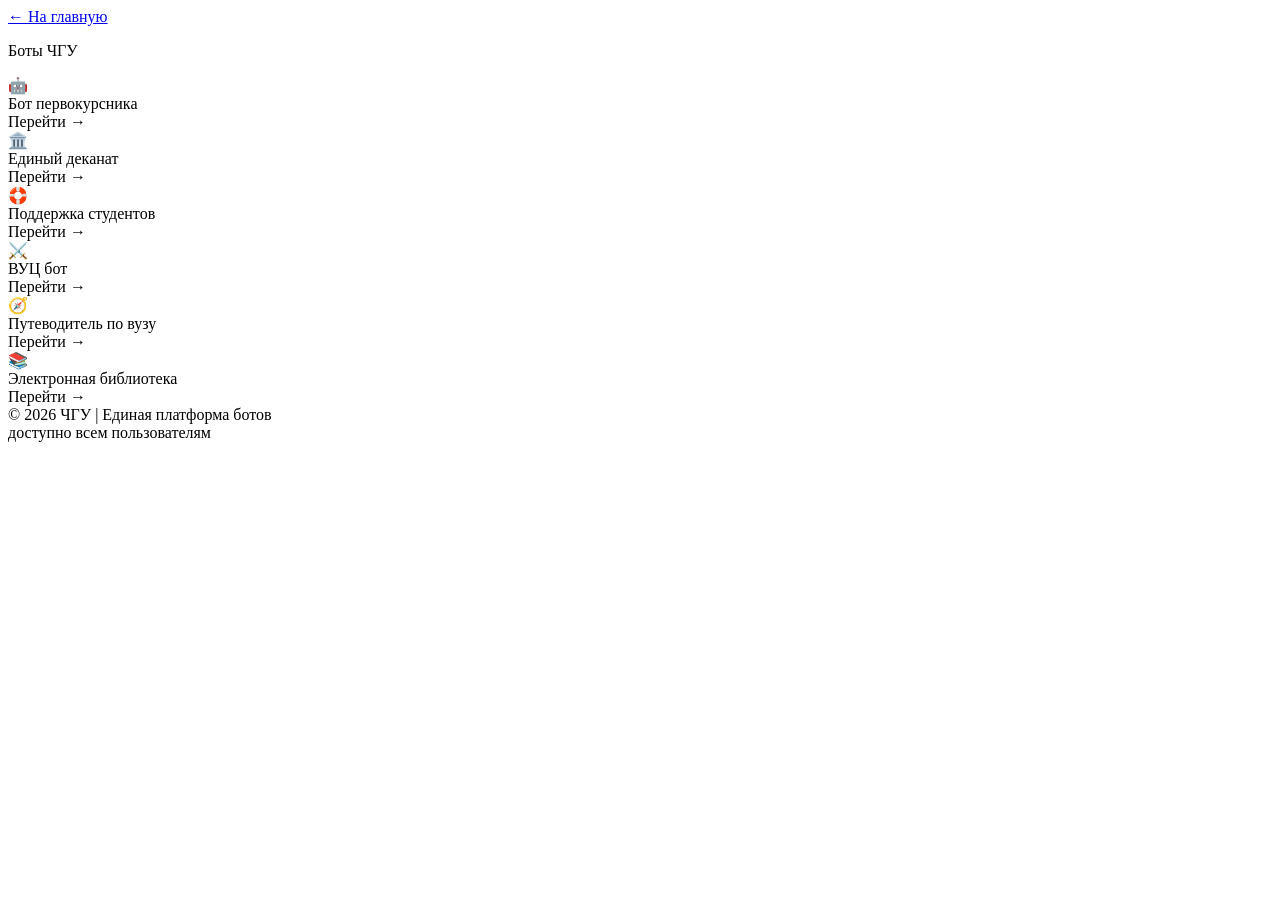
==== bots/index.html @ f08140fa "Create index.html" ====
<!DOCTYPE html>
<html lang="ru">
<head>
    <meta charset="UTF-8">
    <meta name="viewport" content="width=device-width, initial-scale=1.0, user-scalable=yes, viewport-fit=cover">
    <title>ЧГУ | Боты</title>
    <link rel="stylesheet" href="main.css">
    <link rel="stylesheet" href="responsive.css">
</head>
<body>
    <div class="page-wrapper">
        <a href="../index.html" class="back-button">← На главную</a>
        <div class="brand-header">
            <div class="header-overlay">
                <p>Боты ЧГУ</p>
            </div>
        </div>

        <div class="services-grid">
            <div class="service-card" data-type="freshman">
                <div class="card-accent"></div>
                <div class="card-content">
                    <div class="card-icon">🤖</div>
                    <div class="card-title">Бот первокурсника</div>
                    <span class="card-link">Перейти <span class="arrow">→</span></span>
                </div>
            </div>

            <div class="service-card" data-type="dean">
                <div class="card-accent"></div>
                <div class="card-content">
                    <div class="card-icon">🏛️</div>
                    <div class="card-title">Единый деканат</div>
                    <span class="card-link">Перейти <span class="arrow">→</span></span>
                </div>
            </div>

            <div class="service-card" data-type="support">
                <div class="card-accent"></div>
                <div class="card-content">
                    <div class="card-icon">🛟</div>
                    <div class="card-title">Поддержка студентов</div>
                    <span class="card-link">Перейти <span class="arrow">→</span></span>
                </div>
            </div>

            <div class="service-card" data-type="vuc">
                <div class="card-accent"></div>
                <div class="card-content">
                    <div class="card-icon">⚔️</div>
                    <div class="card-title">ВУЦ бот</div>
                    <span class="card-link">Перейти <span class="arrow">→</span></span>
                </div>
            </div>

            <div class="service-card" data-type="guide">
                <div class="card-accent"></div>
                <div class="card-content">
                    <div class="card-icon">🧭</div>
                    <div class="card-title">Путеводитель по вузу</div>
                    <span class="card-link">Перейти <span class="arrow">→</span></span>
                </div>
            </div>

            <div class="service-card" data-type="library">
                <div class="card-accent"></div>
                <div class="card-content">
                    <div class="card-icon">📚</div>
                    <div class="card-title">Электронная библиотека</div>
                    <span class="card-link">Перейти <span class="arrow">→</span></span>
                </div>
            </div>
        </div>

        <div class="footer-note">
            <span>© 2026 ЧГУ | Единая платформа ботов</span>
            <div class="badge-mini">доступно всем пользователям</div>
        </div>
    </div>

    <div id="toastMsg" class="toast-message"></div>

    <script src="bots.js"></script>
</body>
</html>
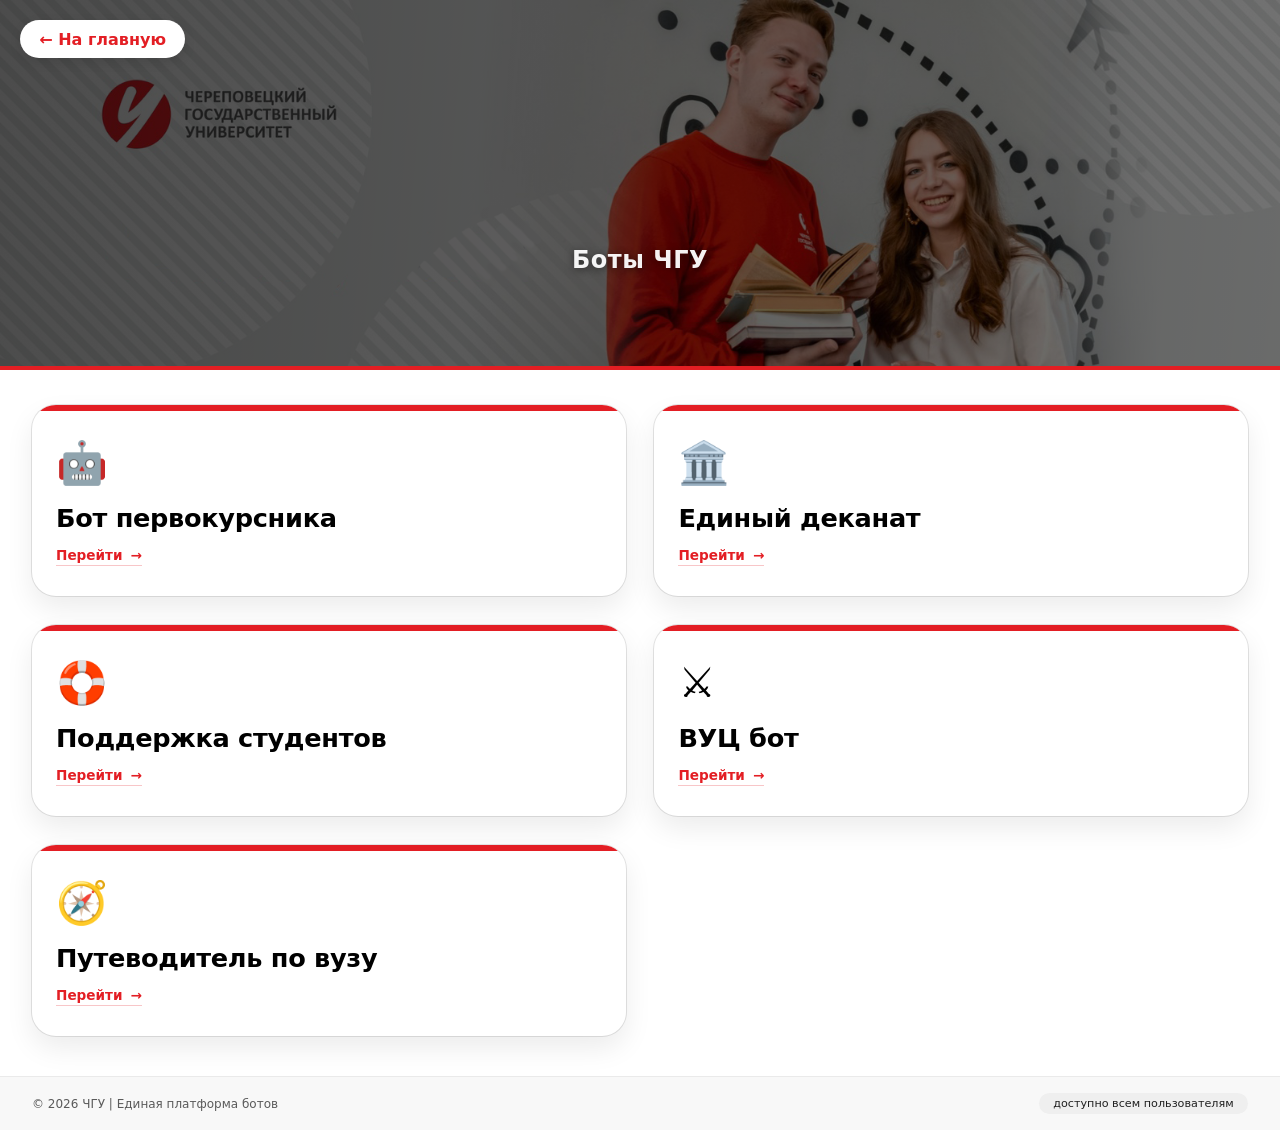
==== commit 4c09a8ea: "Update index.html" ====
--- a/bots/index.html
+++ b/bots/index.html
@@ -61,15 +61,6 @@
                     <span class="card-link">Перейти <span class="arrow">→</span></span>
                 </div>
             </div>
-
-            <div class="service-card" data-type="library">
-                <div class="card-accent"></div>
-                <div class="card-content">
-                    <div class="card-icon">📚</div>
-                    <div class="card-title">Электронная библиотека</div>
-                    <span class="card-link">Перейти <span class="arrow">→</span></span>
-                </div>
-            </div>
         </div>
 
         <div class="footer-note">
--- a/bots/main.css
+++ b/bots/main.css
@@ -0,0 +1,219 @@
+* {
+    margin: 0;
+    padding: 0;
+    box-sizing: border-box;
+}
+
+html, body {
+    height: 100%;
+}
+
+body {
+    background: #ffffff;
+    font-family: 'Inter', system-ui, -apple-system, 'Segoe UI', Roboto, 'Helvetica Neue', sans-serif;
+}
+
+.page-wrapper {
+    display: flex;
+    flex-direction: column;
+    min-height: 100vh;
+}
+
+.brand-header {
+    position: relative;
+    background: #1a1a1a;
+    background-image: url('../images/bpzUmNObzbA.png');
+    background-position: top center;
+    background-repeat: no-repeat;
+    height: 370px;
+    background-size: cover;
+    border-bottom: 4px solid #e31e23;
+    isolation: isolate;
+    display: flex;
+    flex-direction: column;
+    justify-content: center;
+    padding: 0 4rem;
+}
+
+.header-overlay {
+    position: absolute;
+    top: 0;
+    left: 0;
+    width: 100%;
+    height: 100%;
+    background: linear-gradient(95deg, rgba(0,0,0,0.7) 0%, rgba(0,0,0,0.55) 100%);
+    display: flex;
+    justify-content: flex-end;
+    align-items: center;
+    flex-direction: column;
+    padding: 3rem 4rem 92.5px 4rem;
+    z-index: 1;
+    box-sizing: border-box;
+}
+
+.header-overlay p {
+    color: rgba(255,255,255,0.95);
+    font-size: 1.5rem;
+    font-weight: 600;
+    text-shadow: 0 2px 8px rgba(0,0,0,0.5);
+    letter-spacing: 0.5px;
+}
+
+.services-grid {
+    display: grid;
+    grid-template-columns: repeat(2, 1fr);
+    gap: 1.8rem;
+    padding: 2.2rem 2rem 2.5rem 2rem;
+    max-width: 1280px;
+    width: 100%;
+    margin: 0 auto;
+    align-items: stretch;
+}
+
+.service-card {
+    background: #ffffff;
+    border-radius: 1.5rem;
+    box-shadow: 0 12px 28px rgba(0, 0, 0, 0.08), 0 0 0 1px #e5e5e5;
+    transition: transform 0.25s cubic-bezier(0.2, 0, 0, 1), box-shadow 0.25s;
+    overflow: hidden;
+    cursor: pointer;
+    display: flex;
+    flex-direction: column;
+}
+
+.service-card:hover {
+    transform: translateY(-6px);
+    box-shadow: 0 25px 35px -12px rgba(0, 0, 0, 0.15), 0 0 0 1px #d0d0d0;
+}
+
+.service-card:active {
+    transform: scale(0.98);
+}
+
+.card-accent {
+    height: 6px;
+    width: 100%;
+    background: #e31e24;
+}
+
+.card-content {
+    padding: 1.7rem 1.5rem 1.9rem 1.5rem;
+    display: flex;
+    flex-direction: column;
+    flex: 1;
+}
+
+.card-icon {
+    font-size: 2.6rem;
+    margin-bottom: 1rem;
+    display: inline-block;
+}
+
+.card-title {
+    font-size: 1.6rem;
+    font-weight: 700;
+    color: #000000;
+    letter-spacing: -0.3px;
+    margin-bottom: 0.8rem;
+    line-height: 1.2;
+}
+
+.card-link {
+    display: inline-flex;
+    align-items: center;
+    gap: 0.5rem;
+    font-weight: 600;
+    font-size: 0.85rem;
+    color: #e31e24;
+    text-decoration: none;
+    border-bottom: 1.5px solid rgba(227, 30, 36, 0.25);
+    transition: gap 0.2s, border-color 0.2s;
+    width: fit-content;
+    padding-bottom: 2px;
+    margin-top: auto;
+}
+
+.card-link:hover {
+    gap: 0.75rem;
+    border-bottom-color: #e31e24;
+    color: #b11218;
+}
+
+.card-link .arrow {
+    display: inline-block;
+    transition: transform 0.25s ease;
+}
+
+.service-card:hover .card-link .arrow {
+    transform: translateX(5px);
+}
+
+.footer-note {
+    background: #f8f8f8;
+    border-top: 1px solid #eaeaea;
+    padding: 1rem 2rem;
+    display: flex;
+    justify-content: space-between;
+    align-items: center;
+    flex-wrap: wrap;
+    gap: 0.75rem;
+    font-size: 0.75rem;
+    color: #5a5a5a;
+    width: 100%;
+    margin-top: auto;
+}
+
+.badge-mini {
+    background: #efefef;
+    padding: 0.25rem 0.9rem;
+    border-radius: 40px;
+    font-size: 0.7rem;
+    color: #1f1f1f;
+    font-weight: 500;
+}
+
+.toast-message {
+    position: fixed;
+    bottom: 24px;
+    left: 50%;
+    transform: translateX(-50%) scale(0.9);
+    background: rgba(0,0,0,0.85);
+    color: white;
+    padding: 12px 24px;
+    border-radius: 60px;
+    font-size: 0.85rem;
+    font-weight: 500;
+    box-shadow: 0 12px 28px rgba(0,0,0,0.25);
+    z-index: 1200;
+    opacity: 0;
+    transition: opacity 0.2s, transform 0.2s;
+    pointer-events: none;
+    backdrop-filter: blur(8px);
+    border-left: 4px solid #e31e24;
+    white-space: nowrap;
+}
+
+.toast-message.show {
+    opacity: 1;
+    transform: translateX(-50%) scale(1);
+}
+
+.back-button {
+    position: fixed;
+    top: 20px;
+    left: 20px;
+    background: white;
+    padding: 0.6rem 1.2rem;
+    border-radius: 30px;
+    text-decoration: none;
+    color: #e31e24;
+    font-weight: 600;
+    box-shadow: 0 4px 12px rgba(0,0,0,0.1);
+    z-index: 100;
+    transition: transform 0.2s, box-shadow 0.2s;
+}
+
+.back-button:hover {
+    transform: translateY(-2px);
+    box-shadow: 0 6px 20px rgba(0,0,0,0.15);
+}
--- a/bots/responsive.css
+++ b/bots/responsive.css
@@ -0,0 +1,153 @@
+@media (max-width: 780px) {
+    .brand-header {
+        height: 240px;
+        padding: 0 2rem;
+    }
+    .header-overlay {
+        padding: 0 2rem 2rem 2rem;
+    }
+    .header-overlay p {
+        font-size: 1.1rem;
+    }
+    .services-grid {
+        gap: 0.9rem;
+        padding: 0.9rem;
+    }
+    .card-title {
+        font-size: 1.15rem;
+    }
+    .card-content {
+        padding: 1rem;
+    }
+    .card-icon {
+        font-size: 1.7rem;
+    }
+    .card-link {
+        font-size: 0.75rem;
+    }
+}
+
+@media (max-width: 640px) {
+    .brand-header {
+        height: 180px;
+        padding: 0 1rem;
+    }
+    .header-overlay {
+        padding: 0 1rem 1.5rem 1rem;
+    }
+    .header-overlay p {
+        font-size: 0.85rem;
+    }
+    .services-grid {
+        grid-template-columns: 1fr 1fr;
+        gap: 0.7rem;
+        padding: 0.8rem;
+    }
+    .service-card {
+        border-radius: 1rem;
+    }
+    .card-accent {
+        height: 4px;
+    }
+    .card-content {
+        padding: 0.7rem;
+    }
+    .card-icon {
+        font-size: 1.4rem;
+        margin-bottom: 0.3rem;
+    }
+    .card-title {
+        font-size: 0.95rem;
+        margin-bottom: 0.3rem;
+    }
+    .card-link {
+        font-size: 0.68rem;
+    }
+    .footer-note {
+        padding: 0.6rem 0.8rem;
+        flex-direction: column;
+        text-align: center;
+        gap: 0.4rem;
+        font-size: 0.65rem;
+    }
+    .badge-mini {
+        font-size: 0.6rem;
+        padding: 0.2rem 0.6rem;
+    }
+}
+
+@media (max-width: 480px) {
+    .brand-header {
+        height: 160px;
+    }
+    .header-overlay p {
+        font-size: 0.8rem;
+    }
+    .services-grid {
+        gap: 0.6rem;
+        padding: 0.6rem;
+    }
+    .service-card {
+        border-radius: 0.9rem;
+    }
+    .card-content {
+        padding: 0.6rem;
+    }
+    .card-icon {
+        font-size: 1.2rem;
+        margin-bottom: 0.2rem;
+    }
+    .card-title {
+        font-size: 0.85rem;
+    }
+    .card-link {
+        font-size: 0.63rem;
+    }
+}
+
+@media (max-width: 400px) {
+    .brand-header {
+        height: 140px;
+    }
+    .header-overlay {
+        padding: 0 0.8rem 1.2rem 0.8rem;
+    }
+    .header-overlay p {
+        font-size: 0.75rem;
+    }
+    .services-grid {
+        grid-template-columns: 1fr 1fr;
+        gap: 0.5rem;
+        padding: 0.5rem;
+    }
+    .service-card {
+        border-radius: 0.8rem;
+    }
+    .card-accent {
+        height: 3px;
+    }
+    .card-content {
+        padding: 0.5rem;
+    }
+    .card-icon {
+        font-size: 1.1rem;
+        margin-bottom: 0.2rem;
+    }
+    .card-title {
+        font-size: 0.8rem;
+        margin-bottom: 0.3rem;
+    }
+    .card-link {
+        font-size: 0.6rem;
+        gap: 0.3rem;
+    }
+    .footer-note {
+        padding: 0.5rem 0.6rem;
+        gap: 0.3rem;
+        font-size: 0.6rem;
+    }
+    .badge-mini {
+        font-size: 0.55rem;
+        padding: 0.15rem 0.5rem;
+    }
+}
